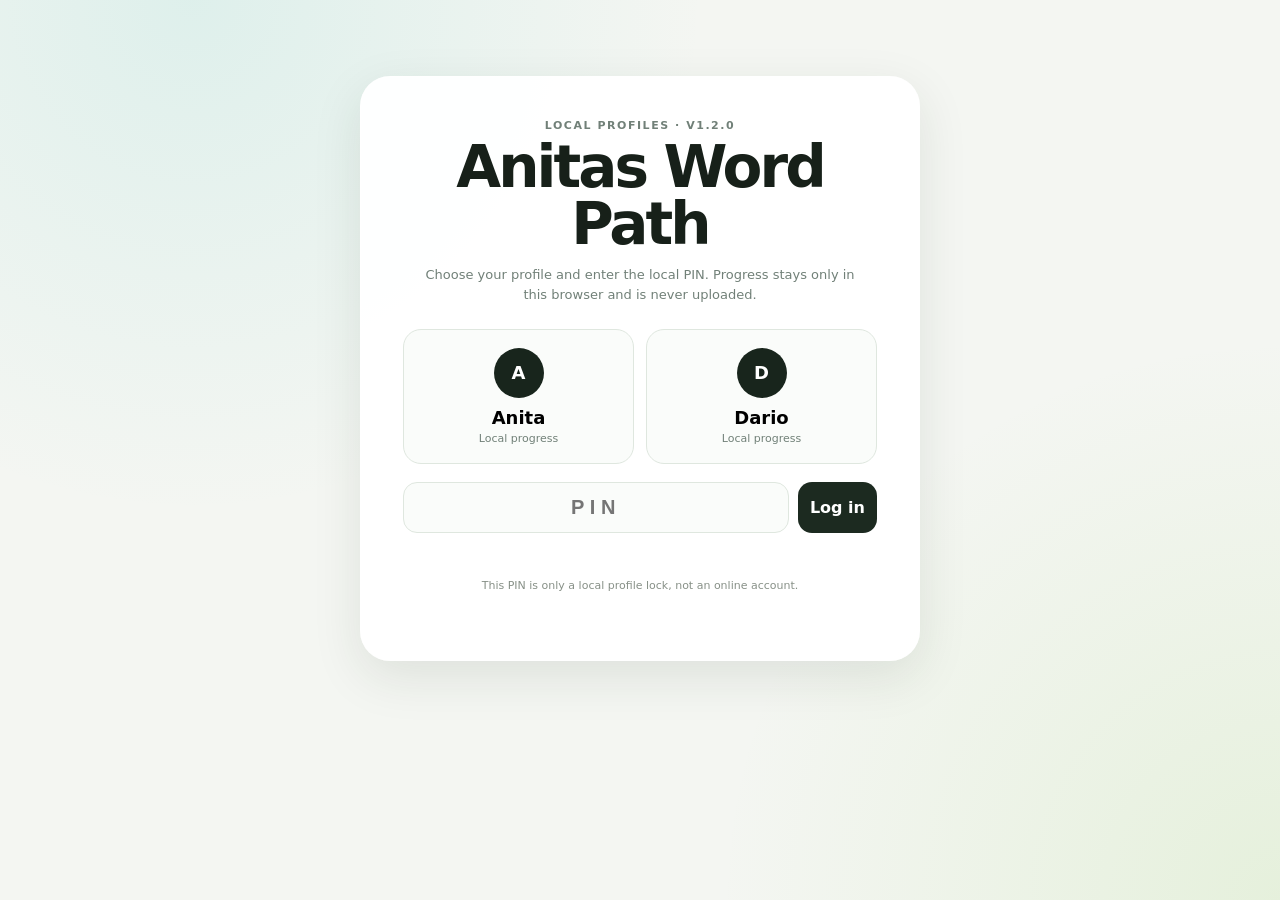
==== cube/index.html @ 2ee7edaf "Cube v1.2.0: diagonals, theme badge and robust generation" ====
<!DOCTYPE html>
<html lang="en" data-theme="light">
<head>
  <meta charset="UTF-8" />
  <meta name="viewport" content="width=device-width, initial-scale=1.0, viewport-fit=cover" />
  <meta name="theme-color" id="themeColorMeta" content="#f3f7f4" />
  <title>Anitas Word Cube · v1.2.0</title>
  <link rel="icon" href="data:image/svg+xml,%3Csvg xmlns='http://www.w3.org/2000/svg' viewBox='0 0 64 64'%3E%3Crect width='64' height='64' rx='14' fill='%23091311'/%3E%3Cg fill='none' stroke='%2359c9c4' stroke-width='5' stroke-linecap='round'%3E%3Cpath d='M18 18h14v14H18zM32 32h14v14H32zM25 25l14 14'/%3E%3C/g%3E%3C/svg%3E" />
  <link rel="stylesheet" href="cube.css?v=1.1.1" />
</head>
<body>
  <main class="app-shell">
    <header class="topbar">
      <div>
        <div class="eyebrow">3D game <span class="version-badge">v1.2.0</span></div>
        <h1>Anitas Word Cube</h1>
        <p>Find words across a rotatable 3×3 cube. Paths may continue over cube edges onto another face.</p>
      </div>
      <div class="top-actions">
        <span class="profile-badge" id="cubePlayerName">Player</span>
        <span class="difficulty-badge" id="cubeDifficultyBadge">Beginner</span>
        <span class="theme-badge" id="cubeThemeBadge">Theme: loading…</span>
        <a class="ghost-btn" href="../">Game menu</a>
        <a class="ghost-btn" href="../stats.html">Statistics</a>
        <button class="ghost-btn" id="switchProfileBtn" type="button">Switch player</button>
        <button class="ghost-btn" id="themeBtn" type="button" aria-pressed="true">Dark mode</button>
        <button class="ghost-btn" id="resetViewBtn" type="button">Reset view</button>
        <button class="primary-btn small" id="newBtn" type="button">New cube</button>
      </div>
    </header>

    <section class="stats-row" aria-label="Game statistics">
      <div class="stat-card"><span>Found</span><strong id="foundStat">0/0</strong></div>
      <div class="stat-card"><span>Score</span><strong id="scoreStat">0</strong></div>
      <div class="stat-card"><span>Bonus</span><strong id="bonusStat">0</strong></div>
      <div class="stat-card"><span>Cross-face</span><strong id="crossStat">0</strong></div>
    </section>

    <section class="game-layout">
      <div class="cube-panel">
        <div class="interaction-note">
          <span class="dot"></span>
          Drag the empty space around the cube to rotate it. Tap visible tiles to build a word.
        </div>

        <div class="stage" id="stage" aria-label="Interactive 3D word cube">
          <canvas class="cube-canvas" id="cubeCanvas"></canvas>
          <div class="rotate-hint hint-left">DRAG</div>
          <div class="rotate-hint hint-right">TO ROTATE</div>
        </div>

        <div class="selection-card">
          <div class="selection-copy">
            <span>Current path</span>
            <strong id="currentWord">Tap a tile to start</strong>
            <small id="selectionMeta">8 seconds after every tile · or press Check word</small>
          </div>
          <div class="timer-track" aria-hidden="true"><div id="timerBar"></div></div>
          <div class="selection-actions">
            <button class="secondary-btn" id="hintBtn" type="button">Hint</button>
            <button class="secondary-btn" id="clearBtn" type="button" disabled>Clear</button>
            <button class="primary-btn" id="checkBtn" type="button" disabled>Check word</button>
          </div>
        </div>
      </div>

      <aside class="side-panel">
        <div class="panel-section">
          <div class="section-heading">
            <div><span id="wordThemeName">Cosmic set</span><h2>Target words</h2></div>
            <div class="face-badge">3×3 × 6</div>
          </div>
          <p class="section-copy">The 3D cube uses the same 19 themes and 936+ theme words as the 2D game. Every tile belongs to exactly one target route, all 54 letters are covered, and every target has exactly one valid path.</p>
          <div class="difficulty-message" id="difficultyMessage"></div>
          <div class="target-list" id="targetList"></div>
        </div>

        <div class="panel-section bonus-section">
          <div class="section-heading compact"><div><span>Extra points</span><h2>Bonus words</h2></div></div>
          <div class="bonus-list" id="bonusList"></div>
        </div>

        <div class="howto">
          <strong>Controls</strong>
          <p><b>Rotate:</b> drag empty space beside the cube with mouse or touch. Rotation is unlimited in every direction; the word timer pauses while rotating.</p>
          <p><b>Select:</b> tap touching visible tiles. Diagonal steps are allowed on a face and across a cube edge. Tap any selected tile again to deselect it and safely shorten the path.</p>
          <p><b>Difficulty:</b> Beginner shows targets + hints, Middle hides targets but keeps hints, Hard hides both and uses more complex routes.</p>
          <p><b>Finish:</b> target words are recognised automatically. For bonus words, wait 8 seconds or use <em>Check word</em>.</p>
        </div>
      </aside>
    </section>
  </main>

  <div class="toast" id="toast" role="status" aria-live="polite"></div>

  <div class="win" id="win" role="dialog" aria-modal="true" aria-labelledby="winTitle">
    <div class="win-card">
      <div class="win-mark">✓</div>
      <div class="eyebrow">Cube complete</div>
      <h2 id="winTitle">Nice route.</h2>
      <p id="winText"></p>
      <button class="primary-btn" id="nextCubeBtn" type="button">Generate next cube</button>
    </div>
  </div>

  <script src="../themes.js?v=1.1.1"></script>
  <script src="../words.js"></script>
  <script src="cube.js?v=1.1.1"></script>
</body>
</html>
---- cube/cube.css ----
:root{
  --bg:#07100e;--panel:#0c1714;--panel-2:#101d19;
  --line:rgba(203,239,220,.12);--line-strong:rgba(203,239,220,.2);
  --text:#f4f8f5;--muted:#8da39a;--mint:#65dfc3;--green:#9bd866;
  --amber:#e4b96a;--danger:#ea887d;--shadow:0 22px 70px rgba(0,0,0,.34)
}
*{box-sizing:border-box}
html{background:var(--bg)}
body{
  margin:0;min-height:100vh;color:var(--text);
  font-family:Inter,ui-sans-serif,system-ui,-apple-system,BlinkMacSystemFont,"Segoe UI",sans-serif;
  background:
    radial-gradient(circle at 25% 5%,rgba(101,223,195,.09),transparent 30rem),
    radial-gradient(circle at 90% 80%,rgba(87,120,255,.07),transparent 35rem),
    var(--bg)
}
button,a{font:inherit} button{color:inherit}
.app-shell{width:min(1240px,100%);margin:0 auto;padding:24px}
.topbar{display:flex;justify-content:space-between;align-items:flex-start;gap:24px;margin-bottom:20px}
.eyebrow{font-size:10px;font-weight:900;letter-spacing:.17em;text-transform:uppercase;color:var(--mint);margin-bottom:7px}
.version-badge{display:inline-block;margin-left:7px;padding:3px 6px;border:1px solid rgba(101,223,195,.3);border-radius:999px;color:#c8fff1;letter-spacing:.08em;background:rgba(101,223,195,.07);vertical-align:1px}
h1{margin:0;font-size:clamp(34px,6vw,62px);line-height:.95;letter-spacing:-.055em}
.topbar p{margin:12px 0 0;color:var(--muted);font-size:13px;line-height:1.6;max-width:650px}
.top-actions{display:flex;align-items:center;justify-content:flex-end;gap:8px;flex-wrap:wrap}
.ghost-btn,.primary-btn,.secondary-btn{
  border-radius:13px;border:1px solid transparent;padding:11px 14px;font-weight:850;font-size:12px;
  cursor:pointer;text-decoration:none;transition:.14s ease
}
.ghost-btn{background:transparent;border-color:var(--line-strong);color:#d9e6df}
.ghost-btn:hover{border-color:rgba(101,223,195,.45);background:rgba(101,223,195,.06)}
.primary-btn{background:var(--mint);color:#07120f}
.primary-btn:hover{filter:brightness(1.05);transform:translateY(-1px)}
.secondary-btn{background:#17251f;color:#d9e6df;border-color:var(--line)}
.primary-btn.small{padding:10px 13px}
.primary-btn:disabled,.secondary-btn:disabled{opacity:.35;cursor:not-allowed;transform:none}

.stats-row{display:grid;grid-template-columns:repeat(4,minmax(0,1fr));gap:9px;margin-bottom:14px}
.stat-card{background:rgba(13,24,20,.78);border:1px solid var(--line);border-radius:15px;padding:12px 14px;box-shadow:0 12px 34px rgba(0,0,0,.16)}
.stat-card span{display:block;text-transform:uppercase;letter-spacing:.11em;font-size:9px;font-weight:900;color:var(--muted);margin-bottom:4px}
.stat-card strong{font-size:22px;letter-spacing:-.035em}

.game-layout{display:grid;grid-template-columns:minmax(0,1fr) 330px;gap:16px;align-items:start}
.cube-panel,.side-panel{background:rgba(10,20,17,.78);border:1px solid var(--line);border-radius:24px;box-shadow:var(--shadow);backdrop-filter:blur(16px)}
.cube-panel{padding:16px;overflow:hidden}
.side-panel{padding:18px;position:sticky;top:18px}
.interaction-note{display:flex;align-items:center;gap:8px;color:#a8b9b1;font-size:11px;line-height:1.45;padding:3px 4px 12px}
.dot{width:7px;height:7px;border-radius:50%;background:var(--mint);box-shadow:0 0 16px rgba(101,223,195,.75);flex:none}

.stage{
  position:relative;min-height:620px;border-radius:20px;overflow:hidden;
  background:
    linear-gradient(rgba(255,255,255,.018) 1px,transparent 1px),
    linear-gradient(90deg,rgba(255,255,255,.018) 1px,transparent 1px),
    radial-gradient(circle at center,rgba(101,223,195,.065),transparent 47%);
  background-size:28px 28px,28px 28px,auto;
  border:1px solid rgba(255,255,255,.025);
  touch-action:none;user-select:none
}
.stage.rotating{cursor:grabbing}
.cube-canvas{position:absolute;inset:0;display:block;width:100%;height:100%;touch-action:none;cursor:grab}
.rotate-hint{position:absolute;top:50%;transform:translateY(-50%);font-size:9px;font-weight:950;letter-spacing:.22em;color:rgba(158,188,175,.27);pointer-events:none;user-select:none}
.hint-left{left:18px;writing-mode:vertical-rl;transform:translateY(-50%) rotate(180deg)}
.hint-right{right:18px;writing-mode:vertical-rl}

.selection-card{display:grid;grid-template-columns:minmax(0,1fr) auto;gap:12px;align-items:center;margin-top:12px;background:#0c1714;border:1px solid var(--line);border-radius:18px;padding:14px}
.selection-copy{min-width:0}
.selection-copy>span{display:block;text-transform:uppercase;letter-spacing:.12em;font-size:8px;font-weight:900;color:var(--muted);margin-bottom:3px}
.selection-copy strong{display:block;min-height:30px;font-size:24px;letter-spacing:.12em;white-space:nowrap;overflow:hidden;text-overflow:ellipsis}
.selection-copy small{display:block;margin-top:3px;color:var(--muted);font-size:10px}
.timer-track{grid-column:1/-1;height:3px;background:#17241f;border-radius:999px;overflow:hidden}
.timer-track>div{height:100%;width:0;background:linear-gradient(90deg,var(--mint),var(--green));border-radius:999px}
.selection-actions{display:flex;gap:7px;align-self:center}

.panel-section+.panel-section{border-top:1px solid var(--line);margin-top:18px;padding-top:18px}
.section-heading{display:flex;justify-content:space-between;gap:12px;align-items:flex-start;margin-bottom:8px}
.section-heading span{display:block;text-transform:uppercase;letter-spacing:.12em;font-size:8px;font-weight:900;color:var(--mint);margin-bottom:4px}
.section-heading h2{margin:0;font-size:21px;letter-spacing:-.03em}
.section-heading.compact{margin-bottom:10px}
.face-badge{border:1px solid var(--line-strong);border-radius:999px;padding:6px 8px;font-size:9px;color:#9eb0a8;font-weight:850}
.section-copy{color:var(--muted);font-size:11px;line-height:1.5;margin:0 0 13px}
.target-list{display:grid;grid-template-columns:1fr 1fr;gap:7px}
.target-chip{border:1px solid var(--line);border-radius:12px;background:#101d19;padding:9px 10px;transition:.15s ease}
.target-chip strong{display:block;font-size:11px;letter-spacing:.065em}
.target-chip span{display:block;margin-top:3px;color:var(--muted);font-size:8px;text-transform:uppercase;letter-spacing:.08em}
.target-chip.found{background:rgba(155,216,102,.14);border-color:rgba(155,216,102,.42)}
.target-chip.found strong{text-decoration:line-through;color:#cce6b8}
.bonus-list{min-height:36px;display:flex;flex-wrap:wrap;gap:6px}
.bonus-chip{border-radius:999px;border:1px solid rgba(228,185,106,.25);background:rgba(228,185,106,.08);color:#e7ca90;padding:5px 7px;font-size:9px;font-weight:800;letter-spacing:.04em}
.empty-bonus{font-size:10px;color:var(--muted);line-height:1.45}
.howto{border-top:1px solid var(--line);margin-top:18px;padding-top:16px;color:var(--muted);font-size:10px;line-height:1.5}
.howto strong{display:block;color:#d7e4dd;font-size:11px;margin-bottom:6px}
.howto p{margin:5px 0}.howto b{color:#c4d5cc}.howto em{color:#d8e8df;font-style:normal}

.toast{position:fixed;left:50%;bottom:22px;transform:translate(-50%,14px);opacity:0;pointer-events:none;background:#12221c;color:#edf7f1;border:1px solid var(--line-strong);border-radius:999px;padding:10px 14px;font-size:11px;font-weight:850;box-shadow:0 14px 40px rgba(0,0,0,.35);transition:.16s ease;z-index:80;max-width:calc(100% - 24px);white-space:nowrap;overflow:hidden;text-overflow:ellipsis}
.toast.show{opacity:1;transform:translate(-50%,0)}
.toast.success{border-color:rgba(155,216,102,.4)}.toast.bonus{border-color:rgba(228,185,106,.4)}.toast.error{border-color:rgba(234,136,125,.42)}
.win{position:fixed;inset:0;display:none;place-items:center;padding:20px;background:rgba(3,9,7,.76);backdrop-filter:blur(14px);z-index:100}
.win.show{display:grid}
.win-card{width:min(420px,100%);background:#0c1714;border:1px solid var(--line-strong);border-radius:24px;padding:28px;text-align:center;box-shadow:0 30px 90px rgba(0,0,0,.5)}
.win-mark{width:52px;height:52px;border-radius:50%;display:grid;place-items:center;margin:0 auto 15px;background:var(--mint);color:#07120f;font-size:25px;font-weight:950}
.win-card h2{font-size:30px;letter-spacing:-.04em;margin:0 0 8px}
.win-card p{color:var(--muted);font-size:12px;line-height:1.6;margin:0 0 18px}

@media(max-width:980px){
  .game-layout{grid-template-columns:1fr}
  .side-panel{position:static}
  .target-list{grid-template-columns:repeat(4,1fr)}
}
@media(max-width:700px){
  .app-shell{padding:12px}
  .topbar{flex-direction:column;gap:14px}
  .top-actions{justify-content:flex-start}
  .stats-row{grid-template-columns:1fr 1fr}
  .stage{min-height:510px}
  .cube-panel{padding:10px}.side-panel{padding:14px}
  .selection-card{grid-template-columns:1fr}
  .selection-actions{width:100%}.selection-actions button{flex:1}
  .target-list{grid-template-columns:1fr 1fr}
}
@media(max-width:390px){
  .stage{min-height:450px}
  .rotate-hint{display:none}
  .selection-copy strong{font-size:21px}
}


/* Light theme ------------------------------------------------------------ */
:root[data-theme="light"]{
  --bg:#f3f7f4;--panel:#ffffff;--panel-2:#f5f9f6;
  --line:rgba(31,72,58,.13);--line-strong:rgba(31,72,58,.22);
  --text:#14251f;--muted:#64766f;--mint:#45cdb0;--green:#86c557;
  --amber:#b9862f;--danger:#d86f64;--shadow:0 22px 70px rgba(30,70,55,.12)
}
html[data-theme="light"] body{
  background:
    radial-gradient(circle at 25% 5%,rgba(69,205,176,.14),transparent 30rem),
    radial-gradient(circle at 90% 80%,rgba(87,120,255,.07),transparent 35rem),
    var(--bg)
}
html[data-theme="light"] .version-badge{color:#176854;background:rgba(69,205,176,.11);border-color:rgba(35,145,117,.3)}
html[data-theme="light"] .ghost-btn{color:#29453b;background:rgba(255,255,255,.52)}
html[data-theme="light"] .ghost-btn:hover{background:rgba(69,205,176,.11);border-color:rgba(35,145,117,.38)}
html[data-theme="light"] .secondary-btn{background:#edf4ef;color:#29453b;border-color:var(--line)}
html[data-theme="light"] .stat-card{background:rgba(255,255,255,.82);box-shadow:0 12px 34px rgba(30,70,55,.07)}
html[data-theme="light"] .cube-panel,
html[data-theme="light"] .side-panel{background:rgba(255,255,255,.82)}
html[data-theme="light"] .interaction-note{color:#5f736b}
html[data-theme="light"] .stage{
  background:
    linear-gradient(rgba(31,72,58,.045) 1px,transparent 1px),
    linear-gradient(90deg,rgba(31,72,58,.045) 1px,transparent 1px),
    radial-gradient(circle at center,rgba(69,205,176,.10),transparent 47%);
  background-size:28px 28px,28px 28px,auto;
  border-color:rgba(31,72,58,.08)
}
html[data-theme="light"] .rotate-hint{color:rgba(48,91,77,.30)}
html[data-theme="light"] .selection-card{background:#f8fbf9}
html[data-theme="light"] .timer-track{background:#e5eee8}
html[data-theme="light"] .target-chip{background:#f5f9f6}
html[data-theme="light"] .target-chip.found{background:rgba(134,197,87,.16)}
html[data-theme="light"] .target-chip.found strong{color:#4e762e}
html[data-theme="light"] .bonus-chip{color:#8b621e;background:rgba(185,134,47,.08)}
html[data-theme="light"] .howto strong{color:#29453b}
html[data-theme="light"] .howto b{color:#385a4e}
html[data-theme="light"] .howto em{color:#29453b}
html[data-theme="light"] .toast{background:#ffffff;color:#233a32;box-shadow:0 14px 40px rgba(30,70,55,.18)}
html[data-theme="light"] .win{background:rgba(228,239,233,.82)}
html[data-theme="light"] .win-card{background:#ffffff;box-shadow:0 30px 90px rgba(30,70,55,.20)}

.profile-badge{display:inline-flex;align-items:center;justify-content:center;border:1px solid var(--line);border-radius:999px;padding:9px 12px;background:var(--panel-soft);color:var(--text);font-size:12px;font-weight:900;white-space:nowrap}

.difficulty-badge{display:inline-flex;align-items:center;justify-content:center;border:1px solid rgba(69,205,176,.35);border-radius:999px;padding:9px 12px;background:rgba(69,205,176,.10);color:var(--text);font-size:12px;font-weight:900;white-space:nowrap}
.theme-badge{display:inline-flex;align-items:center;justify-content:center;border:1px solid var(--line);border-radius:999px;padding:9px 12px;background:var(--panel-2);color:var(--text);font-size:12px;font-weight:900;white-space:nowrap}
.difficulty-message{margin:0 0 12px;padding:9px 10px;border:1px solid var(--line);border-radius:12px;background:var(--panel-2);color:var(--muted);font-size:10px;line-height:1.45}
.difficulty-target-message{grid-column:1/-1;padding:18px 12px;border:1px dashed var(--line-strong);border-radius:13px;text-align:center;color:var(--muted);font-size:11px;line-height:1.5;background:var(--panel-2)}
.hidden{display:none!important}
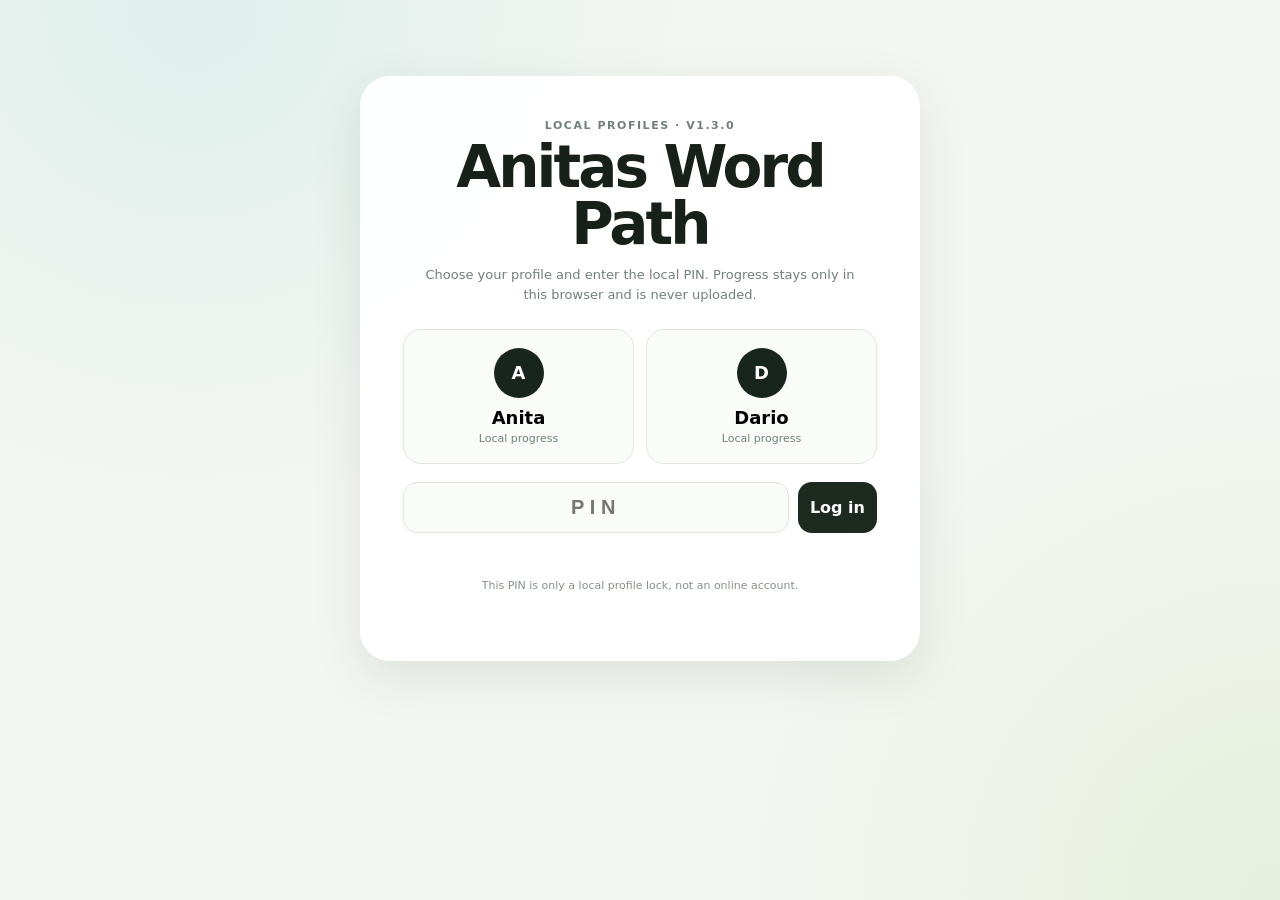
==== commit 73dfa4b7: "Cube v1.3.0: instant prevalidated puzzles and solve timer" ====
--- a/cube/index.html
+++ b/cube/index.html
@@ -4,15 +4,15 @@
   <meta charset="UTF-8" />
   <meta name="viewport" content="width=device-width, initial-scale=1.0, viewport-fit=cover" />
   <meta name="theme-color" id="themeColorMeta" content="#f3f7f4" />
-  <title>Anitas Word Cube · v1.2.0</title>
+  <title>Anitas Word Cube · v1.3.0</title>
   <link rel="icon" href="data:image/svg+xml,%3Csvg xmlns='http://www.w3.org/2000/svg' viewBox='0 0 64 64'%3E%3Crect width='64' height='64' rx='14' fill='%23091311'/%3E%3Cg fill='none' stroke='%2359c9c4' stroke-width='5' stroke-linecap='round'%3E%3Cpath d='M18 18h14v14H18zM32 32h14v14H32zM25 25l14 14'/%3E%3C/g%3E%3C/svg%3E" />
-  <link rel="stylesheet" href="cube.css?v=1.1.1" />
+  <link rel="stylesheet" href="cube.css?v=1.2.0" />
 </head>
 <body>
   <main class="app-shell">
     <header class="topbar">
       <div>
-        <div class="eyebrow">3D game <span class="version-badge">v1.2.0</span></div>
+        <div class="eyebrow">3D game <span class="version-badge">v1.3.0</span></div>
         <h1>Anitas Word Cube</h1>
         <p>Find words across a rotatable 3×3 cube. Paths may continue over cube edges onto another face.</p>
       </div>
@@ -34,6 +34,7 @@
       <div class="stat-card"><span>Score</span><strong id="scoreStat">0</strong></div>
       <div class="stat-card"><span>Bonus</span><strong id="bonusStat">0</strong></div>
       <div class="stat-card"><span>Cross-face</span><strong id="crossStat">0</strong></div>
+      <div class="stat-card"><span>Time</span><strong id="elapsedStat">00:00.0</strong></div>
     </section>
 
     <section class="game-layout">
@@ -85,6 +86,7 @@
           <p><b>Rotate:</b> drag empty space beside the cube with mouse or touch. Rotation is unlimited in every direction; the word timer pauses while rotating.</p>
           <p><b>Select:</b> tap touching visible tiles. Diagonal steps are allowed on a face and across a cube edge. Tap any selected tile again to deselect it and safely shorten the path.</p>
           <p><b>Difficulty:</b> Beginner shows targets + hints, Middle hides targets but keeps hints, Hard hides both and uses more complex routes.</p>
+          <p><b>Time:</b> the solve clock starts when the cube appears and stops when the last target word is found. Rotating the cube is part of the solve time.</p>
           <p><b>Finish:</b> target words are recognised automatically. For bonus words, wait 8 seconds or use <em>Check word</em>.</p>
         </div>
       </aside>
@@ -103,8 +105,8 @@
     </div>
   </div>
 
-  <script src="../themes.js?v=1.1.1"></script>
+  <script src="../themes.js?v=1.2.0"></script>
   <script src="../words.js"></script>
-  <script src="cube.js?v=1.1.1"></script>
+  <script src="cube.js?v=1.2.0"></script>
 </body>
 </html>
--- a/cube/cube.css
+++ b/cube/cube.css
@@ -34,7 +34,7 @@
 .primary-btn.small{padding:10px 13px}
 .primary-btn:disabled,.secondary-btn:disabled{opacity:.35;cursor:not-allowed;transform:none}
 
-.stats-row{display:grid;grid-template-columns:repeat(4,minmax(0,1fr));gap:9px;margin-bottom:14px}
+.stats-row{display:grid;grid-template-columns:repeat(5,minmax(0,1fr));gap:9px;margin-bottom:14px}
 .stat-card{background:rgba(13,24,20,.78);border:1px solid var(--line);border-radius:15px;padding:12px 14px;box-shadow:0 12px 34px rgba(0,0,0,.16)}
 .stat-card span{display:block;text-transform:uppercase;letter-spacing:.11em;font-size:9px;font-weight:900;color:var(--muted);margin-bottom:4px}
 .stat-card strong{font-size:22px;letter-spacing:-.035em}
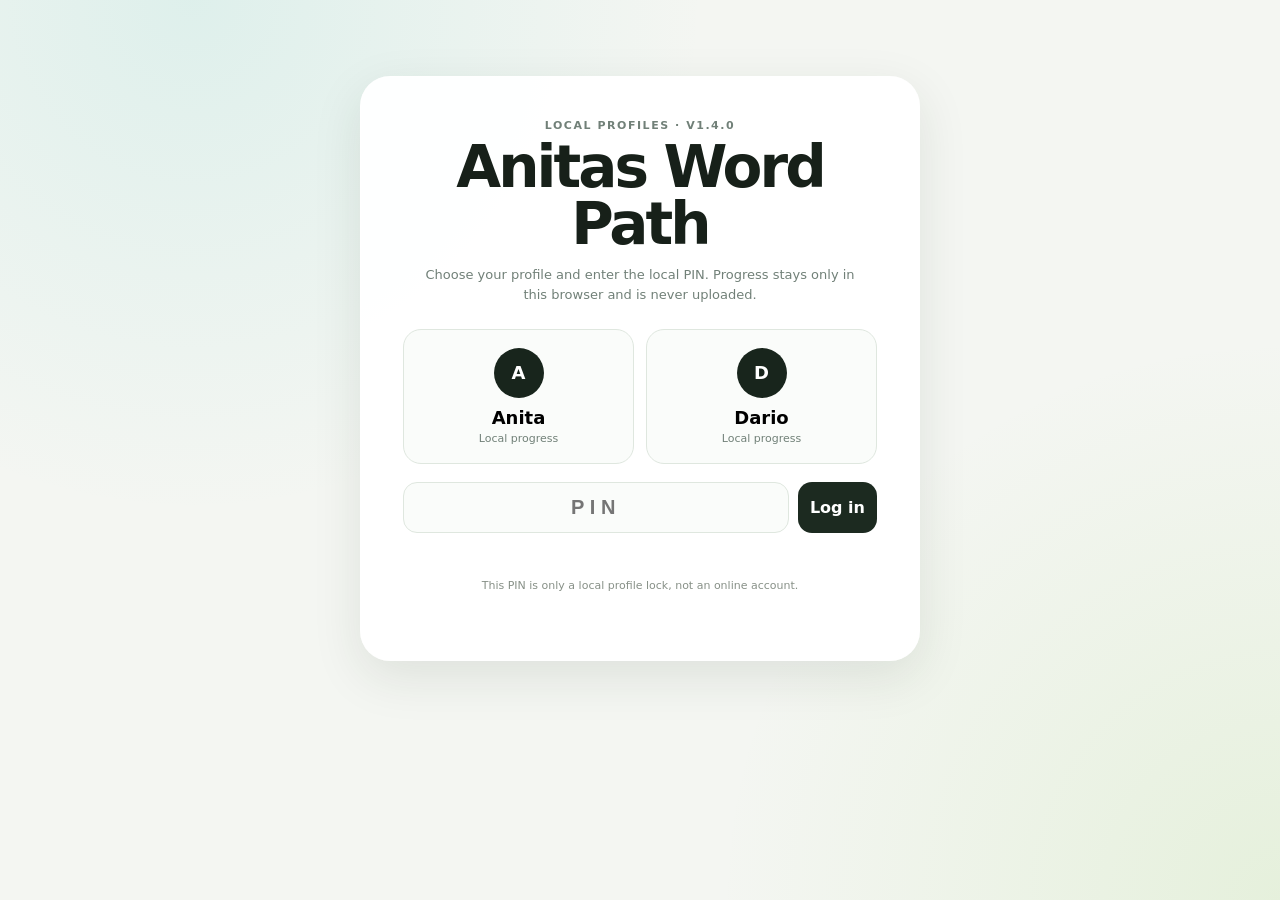
==== commit 22fbb596: "Cube v1.4.0: add loading cube and stronger theme UI" ====
--- a/cube/index.html
+++ b/cube/index.html
@@ -4,22 +4,25 @@
   <meta charset="UTF-8" />
   <meta name="viewport" content="width=device-width, initial-scale=1.0, viewport-fit=cover" />
   <meta name="theme-color" id="themeColorMeta" content="#f3f7f4" />
-  <title>Anitas Word Cube · v1.3.0</title>
+  <title>Anitas Word Cube · v1.4.0</title>
   <link rel="icon" href="data:image/svg+xml,%3Csvg xmlns='http://www.w3.org/2000/svg' viewBox='0 0 64 64'%3E%3Crect width='64' height='64' rx='14' fill='%23091311'/%3E%3Cg fill='none' stroke='%2359c9c4' stroke-width='5' stroke-linecap='round'%3E%3Cpath d='M18 18h14v14H18zM32 32h14v14H32zM25 25l14 14'/%3E%3C/g%3E%3C/svg%3E" />
-  <link rel="stylesheet" href="cube.css?v=1.2.0" />
+  <link rel="stylesheet" href="cube.css?v=1.4.0" />
 </head>
 <body>
   <main class="app-shell">
     <header class="topbar">
       <div>
-        <div class="eyebrow">3D game <span class="version-badge">v1.3.0</span></div>
+        <div class="eyebrow">3D game <span class="version-badge">v1.4.0</span></div>
         <h1>Anitas Word Cube</h1>
         <p>Find words across a rotatable 3×3 cube. Paths may continue over cube edges onto another face.</p>
       </div>
       <div class="top-actions">
         <span class="profile-badge" id="cubePlayerName">Player</span>
         <span class="difficulty-badge" id="cubeDifficultyBadge">Beginner</span>
-        <span class="theme-badge" id="cubeThemeBadge">Theme: loading…</span>
+        <span class="theme-badge" id="cubeThemeBadge">
+          <span class="theme-badge-label">Theme</span>
+          <strong id="cubeThemeValue">Loading…</strong>
+        </span>
         <a class="ghost-btn" href="../">Game menu</a>
         <a class="ghost-btn" href="../stats.html">Statistics</a>
         <button class="ghost-btn" id="switchProfileBtn" type="button">Switch player</button>
@@ -67,8 +70,12 @@
 
       <aside class="side-panel">
         <div class="panel-section">
-          <div class="section-heading">
-            <div><span id="wordThemeName">Cosmic set</span><h2>Target words</h2></div>
+          <div class="theme-showcase">
+            <span>Current theme</span>
+            <strong id="wordThemeName">Cosmic</strong>
+          </div>
+          <div class="section-heading target-heading">
+            <div><h2>Target words</h2></div>
             <div class="face-badge">3×3 × 6</div>
           </div>
           <p class="section-copy">The 3D cube uses the same 19 themes and 936+ theme words as the 2D game. Every tile belongs to exactly one target route, all 54 letters are covered, and every target has exactly one valid path.</p>
@@ -93,6 +100,23 @@
     </section>
   </main>
 
+  <div class="cube-loading show" id="cubeLoading" role="status" aria-live="polite" aria-busy="true">
+    <div class="cube-loading-card">
+      <div class="loader-cube-scene" aria-hidden="true">
+        <div class="loader-cube">
+          <span class="loader-face loader-front"></span>
+          <span class="loader-face loader-back"></span>
+          <span class="loader-face loader-right"></span>
+          <span class="loader-face loader-left"></span>
+          <span class="loader-face loader-top"></span>
+          <span class="loader-face loader-bottom"></span>
+        </div>
+      </div>
+      <strong id="cubeLoadingTitle">Building a new word cube…</strong>
+      <span id="cubeLoadingDetail">Choosing a theme and preparing unique routes</span>
+    </div>
+  </div>
+
   <div class="toast" id="toast" role="status" aria-live="polite"></div>
 
   <div class="win" id="win" role="dialog" aria-modal="true" aria-labelledby="winTitle">
@@ -105,8 +129,8 @@
     </div>
   </div>
 
-  <script src="../themes.js?v=1.2.0"></script>
+  <script src="../themes.js?v=1.4.0"></script>
   <script src="../words.js"></script>
-  <script src="cube.js?v=1.2.0"></script>
+  <script src="cube.js?v=1.4.0"></script>
 </body>
-</html>
+</html>
--- a/cube/cube.css
+++ b/cube/cube.css
@@ -174,3 +174,70 @@
 .difficulty-message{margin:0 0 12px;padding:9px 10px;border:1px solid var(--line);border-radius:12px;background:var(--panel-2);color:var(--muted);font-size:10px;line-height:1.45}
 .difficulty-target-message{grid-column:1/-1;padding:18px 12px;border:1px dashed var(--line-strong);border-radius:13px;text-align:center;color:var(--muted);font-size:11px;line-height:1.5;background:var(--panel-2)}
 .hidden{display:none!important}
+
+
+/* v1.4.0 — stronger theme identity + cube loading state ------------------ */
+.theme-badge{
+  display:grid;grid-template-columns:auto;gap:1px;align-items:center;justify-items:start;
+  min-width:112px;padding:7px 14px;border-radius:16px;
+  border:1px solid rgba(171,126,14,.28);
+  background:linear-gradient(135deg,#fff1aa 0%,#f3ce58 100%);
+  color:#29240f;box-shadow:0 8px 22px rgba(190,145,22,.16);
+  white-space:nowrap
+}
+.theme-badge-label{
+  font-size:8px;line-height:1;text-transform:uppercase;letter-spacing:.15em;
+  font-weight:950;opacity:.65
+}
+.theme-badge strong{font-size:13px;line-height:1.15;font-weight:950;letter-spacing:-.01em}
+.theme-showcase{
+  margin:-3px 0 14px;padding:13px 14px;border-radius:16px;
+  border:1px solid rgba(185,134,47,.26);
+  background:linear-gradient(135deg,rgba(255,235,150,.22),rgba(228,185,106,.10));
+  box-shadow:inset 0 1px 0 rgba(255,255,255,.06)
+}
+.theme-showcase span{display:block;margin-bottom:3px;color:var(--amber);font-size:8px;font-weight:950;letter-spacing:.15em;text-transform:uppercase}
+.theme-showcase strong{display:block;font-size:25px;line-height:1.05;letter-spacing:-.035em;color:var(--text)}
+.target-heading{margin-top:0}
+.ghost-btn:disabled{opacity:.42;cursor:wait;transform:none}
+
+.cube-loading{
+  position:fixed;inset:0;z-index:140;display:grid;place-items:center;padding:24px;
+  background:rgba(5,14,11,.62);backdrop-filter:blur(9px);
+  opacity:0;visibility:hidden;pointer-events:none;transition:opacity .16s ease,visibility .16s ease
+}
+.cube-loading.show{opacity:1;visibility:visible;pointer-events:auto}
+.cube-loading-card{
+  width:min(340px,calc(100vw - 32px));padding:28px 24px 24px;text-align:center;
+  border:1px solid var(--line-strong);border-radius:24px;background:rgba(12,23,20,.96);
+  box-shadow:0 28px 90px rgba(0,0,0,.38)
+}
+.cube-loading-card>strong{display:block;margin-top:18px;font-size:18px;letter-spacing:-.02em}
+.cube-loading-card>span{display:block;margin-top:6px;color:var(--muted);font-size:11px;line-height:1.45}
+.loader-cube-scene{width:88px;height:88px;margin:4px auto 0;perspective:320px;display:grid;place-items:center}
+.loader-cube{position:relative;width:64px;height:64px;transform-style:preserve-3d;animation:wordCubeSpin 1.55s linear infinite}
+.loader-face{
+  position:absolute;inset:0;border:2px solid rgba(54,92,79,.72);border-radius:3px;
+  background-color:#f8fbf8;
+  background-image:
+    linear-gradient(90deg,transparent 32%,rgba(54,92,79,.68) 32%,rgba(54,92,79,.68) 35%,transparent 35%,transparent 65%,rgba(54,92,79,.68) 65%,rgba(54,92,79,.68) 68%,transparent 68%),
+    linear-gradient(transparent 32%,rgba(54,92,79,.68) 32%,rgba(54,92,79,.68) 35%,transparent 35%,transparent 65%,rgba(54,92,79,.68) 65%,rgba(54,92,79,.68) 68%,transparent 68%);
+  box-shadow:inset 0 0 18px rgba(69,205,176,.06)
+}
+.loader-front{transform:translateZ(32px)}
+.loader-back{transform:rotateY(180deg) translateZ(32px)}
+.loader-right{transform:rotateY(90deg) translateZ(32px)}
+.loader-left{transform:rotateY(-90deg) translateZ(32px)}
+.loader-top{transform:rotateX(90deg) translateZ(32px)}
+.loader-bottom{transform:rotateX(-90deg) translateZ(32px)}
+@keyframes wordCubeSpin{from{transform:rotateX(-24deg) rotateY(0deg)}to{transform:rotateX(336deg) rotateY(360deg)}}
+
+html[data-theme="light"] .cube-loading{background:rgba(237,245,240,.72)}
+html[data-theme="light"] .cube-loading-card{background:rgba(255,255,255,.97);box-shadow:0 28px 90px rgba(30,70,55,.18)}
+html[data-theme="light"] .theme-showcase{background:linear-gradient(135deg,rgba(255,240,172,.60),rgba(255,250,225,.78));border-color:rgba(185,134,47,.30)}
+
+@media(max-width:700px){
+  .theme-badge{min-width:104px}
+  .theme-showcase strong{font-size:22px}
+}
+@media(prefers-reduced-motion:reduce){.loader-cube{animation-duration:5s}}
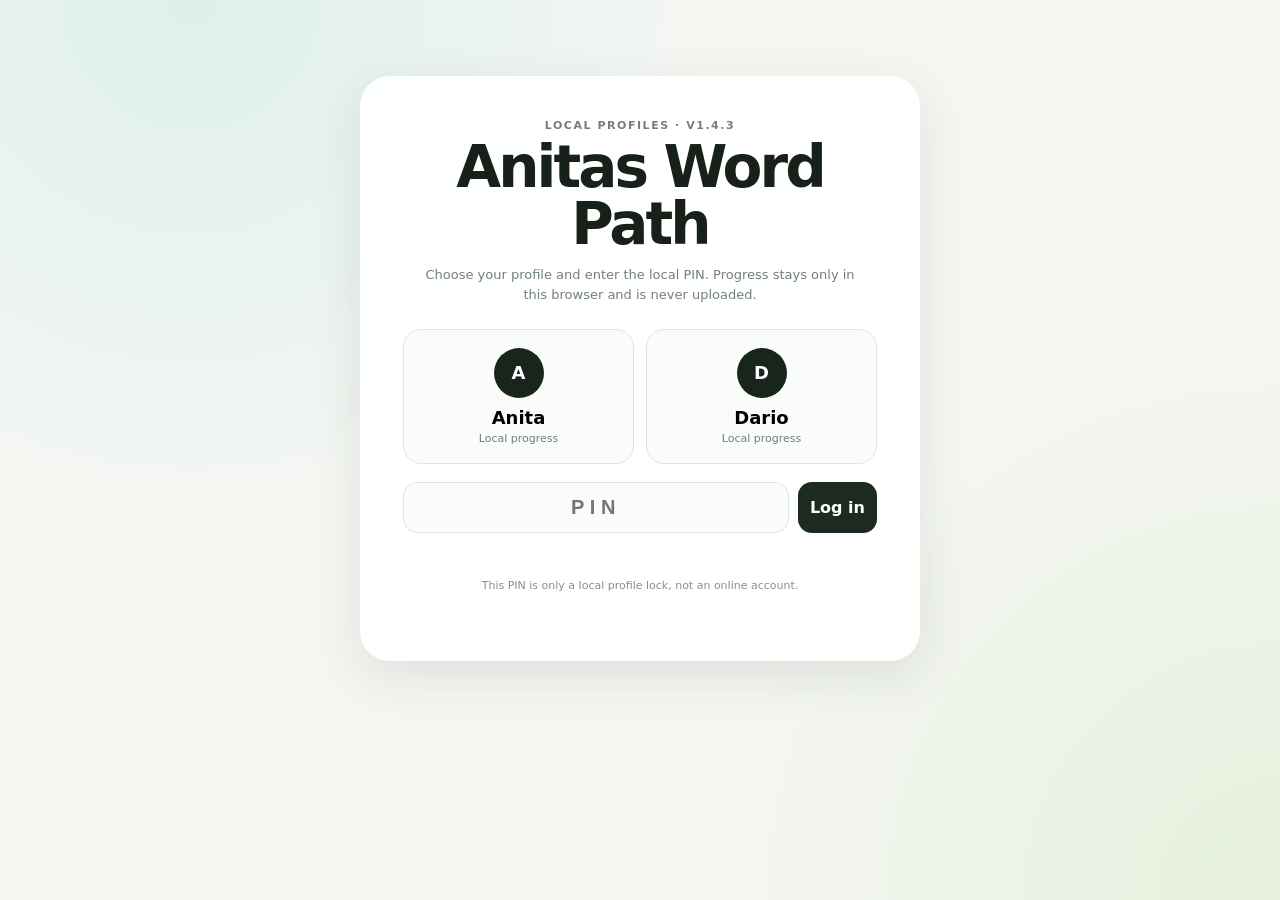
==== commit 072f3bfa: "Bump cube letter layout cache for Android fix" ====
--- a/cube/index.html
+++ b/cube/index.html
@@ -4,7 +4,7 @@
   <meta charset="UTF-8" />
   <meta name="viewport" content="width=device-width, initial-scale=1.0, viewport-fit=cover" />
   <meta name="theme-color" id="themeColorMeta" content="#f3f7f4" />
-  <title>Anitas Word Cube · v1.4.0</title>
+  <title>Anitas Word Cube · v1.4.5</title>
   <link rel="icon" href="data:image/svg+xml,%3Csvg xmlns='http://www.w3.org/2000/svg' viewBox='0 0 64 64'%3E%3Crect width='64' height='64' rx='14' fill='%23091311'/%3E%3Cg fill='none' stroke='%2359c9c4' stroke-width='5' stroke-linecap='round'%3E%3Cpath d='M18 18h14v14H18zM32 32h14v14H32zM25 25l14 14'/%3E%3C/g%3E%3C/svg%3E" />
   <link rel="stylesheet" href="cube.css?v=1.4.0" />
 </head>
@@ -12,7 +12,7 @@
   <main class="app-shell">
     <header class="topbar">
       <div>
-        <div class="eyebrow">3D game <span class="version-badge">v1.4.0</span></div>
+        <div class="eyebrow">3D game <span class="version-badge">v1.4.5</span></div>
         <h1>Anitas Word Cube</h1>
         <p>Find words across a rotatable 3×3 cube. Paths may continue over cube edges onto another face.</p>
       </div>
@@ -129,8 +129,9 @@
     </div>
   </div>
 
-  <script src="../themes.js?v=1.4.0"></script>
+  <script src="../themes.js?v=1.4.4"></script>
   <script src="../words.js"></script>
+  <script src="letter-layout.js?v=1.1.0"></script>
   <script src="cube.js?v=1.4.0"></script>
 </body>
 </html>
